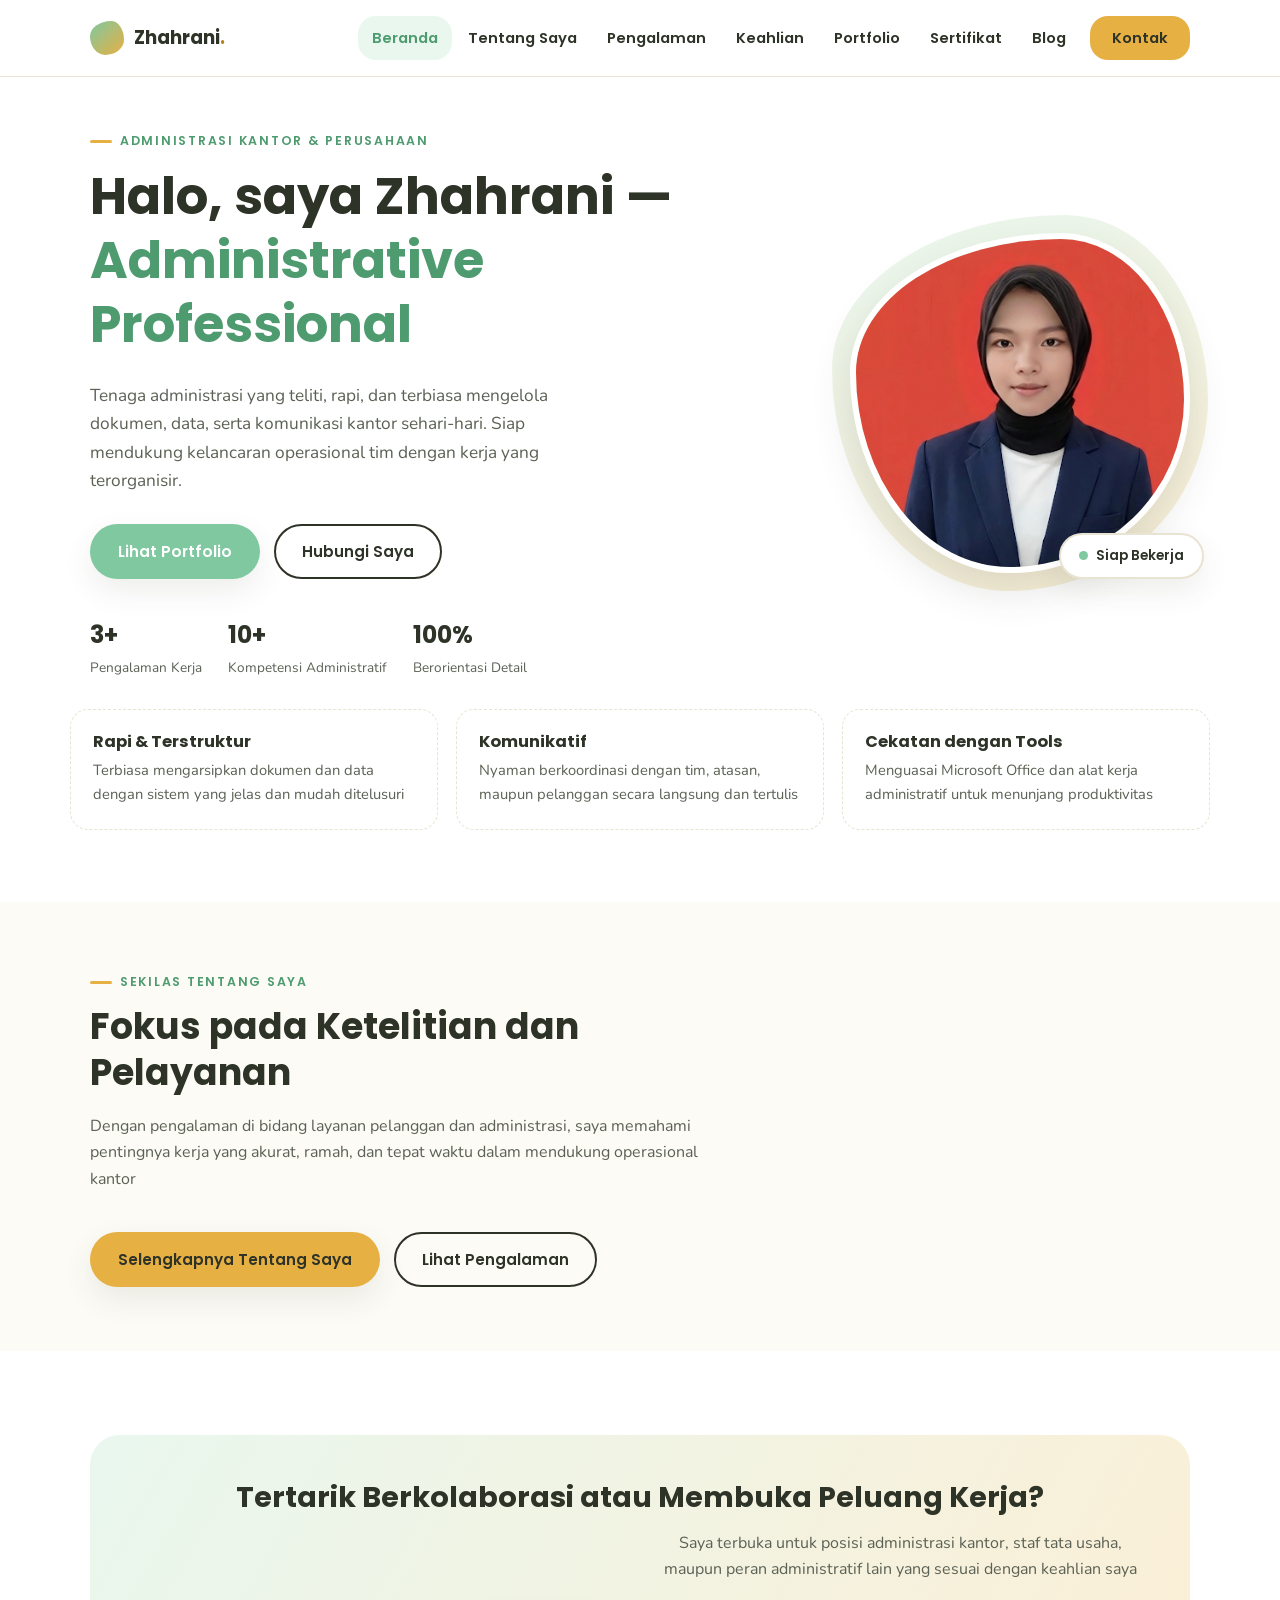
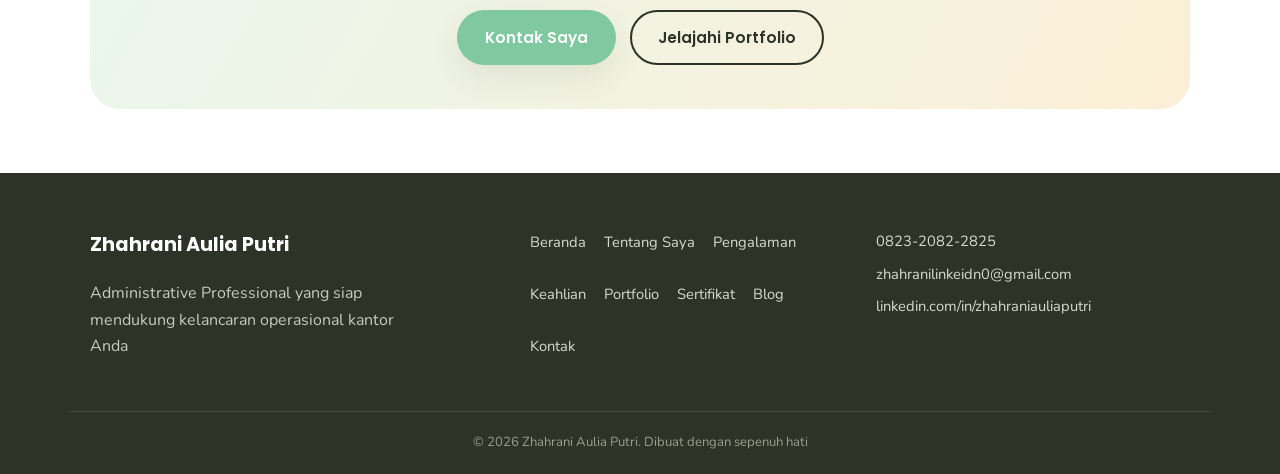
==== index.html @ e3346214 "Reload the website" ====
<!DOCTYPE html>
<html lang="id">
<head>
<meta charset="UTF-8">
<meta name="viewport" content="width=device-width, initial-scale=1.0">
<title>Zhahrani Aulia Putri — Administrative Professional</title>
<meta name="description" content="Portofolio pribadi Zhahrani Aulia Putri, tenaga administrasi kantor/perusahaan yang teliti, rapi, dan berorientasi pelayanan.">
<link rel="preconnect" href="https://fonts.googleapis.com">
<link rel="preconnect" href="https://fonts.gstatic.com" crossorigin>
<link href="https://fonts.googleapis.com/css2?family=Nunito:wght@400;600;700;800&family=Poppins:wght@500;600;700&display=swap" rel="stylesheet">
<link rel="stylesheet" href="css/style.css">
</head>
<body>

<header class="site-header">
  <div class="header-inner container">
    <a href="index.html" class="brand">
      <span class="brand-mark" aria-hidden="true"></span>
      <span class="brand-text">Zhahrani<span class="brand-accent">.</span></span>
    </a>
    <nav class="main-nav" id="main-nav" aria-label="Navigasi utama">
      <ul>
        <li><a href="index.html" class="is-active">Beranda</a></li>
        <li><a href="about.html">Tentang Saya</a></li>
        <li><a href="experience.html">Pengalaman</a></li>
        <li><a href="skills.html">Keahlian</a></li>
        <li><a href="portfolio.html">Portfolio</a></li>
        <li><a href="certificates.html">Sertifikat</a></li>
        <li><a href="blog.html">Blog</a></li>
        <li><a href="contact.html" class="nav-cta">Kontak</a></li>
      </ul>
    </nav>
    <button class="nav-toggle" id="navToggle" type="button" aria-label="Buka menu navigasi" aria-expanded="false" aria-controls="main-nav">
      <span></span><span></span><span></span>
    </button>
  </div>
</header>

<main>

  <section class="hero">
    <div class="container hero-grid">
      <div class="hero-copy">
        <span class="kicker">Administrasi Kantor &amp; Perusahaan</span>
        <h1>Halo, saya Zhahrani —<br><span class="headline-accent">Administrative Professional</span></h1>
        <p class="lead">Tenaga administrasi yang teliti, rapi, dan terbiasa mengelola dokumen, data, serta komunikasi kantor sehari-hari. Siap mendukung kelancaran operasional tim dengan kerja yang terorganisir.</p>
        <div class="hero-actions">
          <a href="portfolio.html" class="btn btn-primary">Lihat Portfolio</a>
          <a href="contact.html" class="btn btn-ghost">Hubungi Saya</a>
        </div>
        <div class="hero-stats">
          <div><strong>3+</strong><span>Pengalaman Kerja</span></div>
          <div><strong>10+</strong><span>Kompetensi Administratif</span></div>
          <div><strong>100%</strong><span>Berorientasi Detail</span></div>
        </div>
      </div>
      <div class="hero-photo-wrap">
        <div class="hero-photo-blob" aria-hidden="true"></div>
        <div class="hero-photo">
          <img src="images/profile/profil-aulia.png" alt="Foto profil Zhahrani Aulia Putri, tenaga administrasi kantor">
        </div>
        <div class="hero-photo-tag"><span class="dot"></span> Siap Bekerja</div>
      </div>
    </div>

    <div class="container highlight-strip">
      <div class="highlight-card">
        <h3>Rapi &amp; Terstruktur</h3>
        <p>Terbiasa mengarsipkan dokumen dan data dengan sistem yang jelas dan mudah ditelusuri</p>
      </div>
      <div class="highlight-card">
        <h3>Komunikatif</h3>
        <p>Nyaman berkoordinasi dengan tim, atasan, maupun pelanggan secara langsung dan tertulis</p>
      </div>
      <div class="highlight-card">
        <h3>Cekatan dengan Tools</h3>
        <p>Menguasai Microsoft Office dan alat kerja administratif untuk menunjang produktivitas</p>
      </div>
    </div>
  </section>

  <section class="section-alt">
    <div class="container">
      <div class="section-head">
        <span class="kicker">Sekilas Tentang Saya</span>
        <h2>Fokus pada Ketelitian dan Pelayanan</h2>
        <p>Dengan pengalaman di bidang layanan pelanggan dan administrasi, saya memahami pentingnya kerja yang akurat, ramah, dan tepat waktu dalam mendukung operasional kantor</p>
      </div>
      <div class="hero-actions">
        <a href="about.html" class="btn btn-mustard">Selengkapnya Tentang Saya</a>
        <a href="experience.html" class="btn btn-ghost">Lihat Pengalaman</a>
      </div>
    </div>
  </section>

  <section>
    <div class="container">
      <div class="cta-band">
        <h2>Tertarik Berkolaborasi atau Membuka Peluang Kerja?</h2>
        <p>Saya terbuka untuk posisi administrasi kantor, staf tata usaha, maupun peran administratif lain yang sesuai dengan keahlian saya</p>
        <div class="hero-actions">
          <a href="contact.html" class="btn btn-primary">Kontak Saya</a>
          <a href="portfolio.html" class="btn btn-ghost">Jelajahi Portfolio</a>
        </div>
      </div>
    </div>
  </section>

</main>

<footer class="site-footer">
  <div class="container footer-inner">
    <div>
      <p class="footer-brand">Zhahrani Aulia Putri</p>
      <p class="footer-tagline">Administrative Professional yang siap mendukung kelancaran operasional kantor Anda</p>
    </div>
    <ul class="footer-links">
      <li><a href="index.html">Beranda</a></li>
      <li><a href="about.html">Tentang Saya</a></li>
      <li><a href="experience.html">Pengalaman</a></li>
      <li><a href="skills.html">Keahlian</a></li>
      <li><a href="portfolio.html">Portfolio</a></li>
      <li><a href="certificates.html">Sertifikat</a></li>
      <li><a href="blog.html">Blog</a></li>
      <li><a href="contact.html">Kontak</a></li>
    </ul>
    <div class="footer-contact">
      <a href="tel:+6282320822825">0823-2082-2825</a>
      <a href="mailto:zhahranilinkeidn0@gmail.com">zhahranilinkeidn0@gmail.com</a>
      <a href="https://linkedin.com/in/zhahraniauliaputri" target="_blank" rel="noopener">linkedin.com/in/zhahraniauliaputri</a>
    </div>
  </div>
  <p class="footer-bottom">&copy; 2026 Zhahrani Aulia Putri. Dibuat dengan sepenuh hati</p>
</footer>

<script src="js/script.js"></script>
</body>
</html>
---- css/style.css ----
/* =========================================================
   Zhahrani Aulia Putri — Personal Branding Site
   Design identity: "binder & folder" desk motif — folder-tab
   cards, spine timeline, stitched dashes, sticky-note tags.
   Palette: white / hijau muda / kuning mustard only.
   ========================================================= */

:root {
  /* Palette */
  --green: #7FC8A0;
  --green-dark: #4E9B70;
  --green-tint: #E9F7EE;
  --mustard: #E7B043;
  --mustard-dark: #B5811F;
  --mustard-tint: #FBEFD6;
  --white: #FFFFFF;
  --cream: #FCFBF6;
  --ink: #2E3328;
  --ink-soft: #5B6154;
  --border: #E8E3D2;

  /* Type */
  --font-head: "Poppins", "Segoe UI", sans-serif;
  --font-body: "Nunito", "Segoe UI", sans-serif;

  /* Shape */
  --radius-sm: 10px;
  --radius-md: 18px;
  --radius-lg: 30px;
  --radius-pill: 999px;
  --shadow-soft: 0 12px 30px rgba(58, 66, 48, 0.09);
  --shadow-lift: 0 18px 40px rgba(58, 66, 48, 0.14);

  --container: 1140px;
}

/* ---------- Reset ---------- */
*, *::before, *::after { box-sizing: border-box; }
html { scroll-behavior: smooth; }
body {
  margin: 0;
  font-family: var(--font-body);
  color: var(--ink);
  background: var(--white);
  line-height: 1.65;
  -webkit-font-smoothing: antialiased;
}
img { max-width: 100%; display: block; }
a { color: inherit; text-decoration: none; }
ul { list-style: none; margin: 0; padding: 0; }
h1, h2, h3, h4 {
  font-family: var(--font-head);
  color: var(--ink);
  line-height: 1.25;
  margin: 0 0 0.5em;
}
p { margin: 0 0 1em; }
button { font-family: inherit; cursor: pointer; }
input, textarea { font-family: inherit; }

.sr-only {
  position: absolute;
  width: 1px; height: 1px;
  padding: 0; margin: -1px;
  overflow: hidden;
  clip: rect(0,0,0,0);
  white-space: nowrap;
  border: 0;
}

.container {
  width: 100%;
  max-width: var(--container);
  margin-inline: auto;
  padding-inline: 20px;
}

section { padding: 64px 0; }
.section-alt { background: var(--cream); }

/* ---------- Kicker / heading helpers ---------- */
.kicker {
  display: inline-flex;
  align-items: center;
  gap: 8px;
  font-family: var(--font-head);
  font-size: 0.78rem;
  font-weight: 600;
  letter-spacing: 0.14em;
  text-transform: uppercase;
  color: var(--green-dark);
  margin-bottom: 12px;
}
.kicker::before {
  content: "";
  width: 22px;
  height: 3px;
  border-radius: var(--radius-pill);
  background: var(--mustard);
  display: inline-block;
}
.section-head { max-width: 640px; margin-bottom: 40px; }
.section-head h2 { font-size: clamp(1.6rem, 1.3rem + 1.2vw, 2.3rem); }
.section-head p { color: var(--ink-soft); }
.center { text-align: center; margin-inline: auto; }

/* ---------- Buttons ---------- */
.btn {
  display: inline-flex;
  align-items: center;
  gap: 10px;
  font-family: var(--font-head);
  font-weight: 600;
  font-size: 0.95rem;
  padding: 13px 26px;
  border-radius: var(--radius-pill);
  border: 2px solid transparent;
  transition: transform 0.18s ease, box-shadow 0.18s ease, background 0.18s ease, color 0.18s ease;
}
.btn-primary {
  background: var(--green);
  color: var(--white);
  box-shadow: var(--shadow-soft);
}
.btn-primary:hover { background: var(--green-dark); transform: translateY(-2px); box-shadow: var(--shadow-lift); }
.btn-ghost {
  background: transparent;
  border-color: var(--ink);
  color: var(--ink);
}
.btn-ghost:hover { background: var(--ink); color: var(--white); transform: translateY(-2px); }
.btn-mustard {
  background: var(--mustard);
  color: var(--ink);
  box-shadow: var(--shadow-soft);
}
.btn-mustard:hover { background: var(--mustard-dark); color: var(--white); transform: translateY(-2px); box-shadow: var(--shadow-lift); }

/* =========================================================
   Header / Navigation
   ========================================================= */
.site-header {
  position: sticky;
  top: 0;
  z-index: 100;
  background: rgba(255, 255, 255, 0.92);
  backdrop-filter: blur(8px);
  border-bottom: 1px solid var(--border);
}
.header-inner {
  display: flex;
  align-items: center;
  justify-content: space-between;
  padding-block: 16px;
}
.brand {
  display: flex;
  align-items: center;
  gap: 10px;
  font-family: var(--font-head);
  font-weight: 700;
  font-size: 1.15rem;
  color: var(--ink);
}
.brand-mark {
  width: 34px;
  height: 34px;
  border-radius: 62% 38% 55% 45% / 45% 55% 45% 55%;
  background: linear-gradient(135deg, var(--green), var(--mustard));
  flex-shrink: 0;
}
.brand-accent { color: var(--mustard-dark); }

.nav-toggle {
  display: inline-flex;
  flex-direction: column;
  justify-content: center;
  gap: 5px;
  width: 42px;
  height: 42px;
  border: 2px solid var(--border);
  border-radius: var(--radius-sm);
  background: var(--white);
  padding: 0;
  align-items: center;
}
.nav-toggle span {
  display: block;
  width: 20px;
  height: 2px;
  background: var(--ink);
  border-radius: 2px;
  transition: transform 0.25s ease, opacity 0.25s ease;
}
.nav-toggle[aria-expanded="true"] span:nth-child(1) { transform: translateY(7px) rotate(45deg); }
.nav-toggle[aria-expanded="true"] span:nth-child(2) { opacity: 0; }
.nav-toggle[aria-expanded="true"] span:nth-child(3) { transform: translateY(-7px) rotate(-45deg); }

.main-nav {
  position: fixed;
  inset: 0;
  top: 68px;
  background: var(--white);
  transform: translateX(100%);
  transition: transform 0.3s ease;
  overflow-y: auto;
  padding: 10px 20px 40px;
}
.main-nav.is-open { transform: translateX(0); }
.main-nav ul {
  display: flex;
  flex-direction: column;
  gap: 4px;
  padding-top: 10px;
}
.main-nav a {
  display: block;
  font-family: var(--font-head);
  font-weight: 600;
  font-size: 1.05rem;
  padding: 14px 16px;
  border-radius: var(--radius-md);
  color: var(--ink);
}
.main-nav a:hover,
.main-nav a.is-active { background: var(--green-tint); color: var(--green-dark); }
.main-nav a.nav-cta {
  margin-top: 10px;
  background: var(--mustard);
  color: var(--ink);
  text-align: center;
}

@media (min-width: 900px) {
  .nav-toggle { display: none; }
  .main-nav {
    position: static;
    inset: auto;
    transform: none;
    padding: 0;
    overflow: visible;
    background: transparent;
  }
  .main-nav ul { flex-direction: row; align-items: center; gap: 2px; padding-top: 0; }
  .main-nav a { font-size: 0.92rem; padding: 10px 14px; }
  .main-nav a.nav-cta { margin-top: 0; margin-left: 8px; padding: 10px 22px; }
}

/* =========================================================
   Footer
   ========================================================= */
.site-footer {
  background: var(--ink);
  color: #EDEFE8;
  padding-top: 56px;
}
.footer-inner {
  display: grid;
  gap: 32px;
  padding-bottom: 36px;
  border-bottom: 1px solid rgba(255,255,255,0.12);
}
.footer-brand { font-family: var(--font-head); font-weight: 700; font-size: 1.2rem; color: var(--white); }
.footer-tagline { color: #C7CBBC; max-width: 320px; margin-top: 8px; }
.footer-links { display: flex; flex-wrap: wrap; gap: 10px 18px; }
.footer-links a { color: #D8DBCC; font-size: 0.92rem; }
.footer-links a:hover { color: var(--mustard); }
.footer-contact { display: flex; flex-direction: column; gap: 8px; font-size: 0.92rem; color: #D8DBCC; }
.footer-contact a:hover { color: var(--green); }
.footer-bottom {
  text-align: center;
  font-size: 0.82rem;
  color: #9AA08C;
  padding: 20px 0;
  margin: 0;
}
@media (min-width: 700px) {
  .footer-inner { grid-template-columns: 1.3fr 1fr 1fr; }
}

/* =========================================================
   Hero (index.html)
   ========================================================= */
.hero {
  padding: 48px 0 72px;
  position: relative;
  overflow: hidden;
}
.hero-grid {
  display: grid;
  gap: 40px;
  align-items: center;
}
.hero-copy .kicker { }
.hero-copy h1 {
  font-size: clamp(2rem, 1.5rem + 2.4vw, 3.2rem);
}
.hero-copy .headline-accent { color: var(--green-dark); }
.hero-copy p.lead {
  font-size: 1.08rem;
  color: var(--ink-soft);
  max-width: 46ch;
}
.hero-actions { display: flex; flex-wrap: wrap; gap: 14px; margin-top: 28px; }
.hero-stats {
  display: flex;
  gap: 26px;
  margin-top: 36px;
  flex-wrap: wrap;
}
.hero-stats div strong {
  display: block;
  font-family: var(--font-head);
  font-size: 1.5rem;
  color: var(--ink);
}
.hero-stats div span { font-size: 0.85rem; color: var(--ink-soft); }

.hero-photo-wrap {
  position: relative;
  justify-self: center;
  width: min(340px, 80vw);
}
.hero-photo-blob {
  position: absolute;
  inset: -18px;
  background: linear-gradient(160deg, var(--green-tint), var(--mustard-tint));
  border-radius: 62% 38% 53% 47% / 41% 49% 51% 59%;
  z-index: 0;
  animation: blobshift 9s ease-in-out infinite alternate;
}
@keyframes blobshift {
  from { border-radius: 62% 38% 53% 47% / 41% 49% 51% 59%; }
  to   { border-radius: 45% 55% 40% 60% / 55% 40% 60% 45%; }
}
.hero-photo {
  position: relative;
  z-index: 1;
  border-radius: 62% 38% 53% 47% / 41% 49% 51% 59%;
  overflow: hidden;
  border: 6px solid var(--white);
  box-shadow: var(--shadow-lift);
  aspect-ratio: 1 / 1;
}
.hero-photo img { width: 100%; height: 100%; object-fit: cover; }
.hero-photo-tag {
  position: absolute;
  z-index: 2;
  bottom: -6px;
  right: -14px;
  background: var(--white);
  border: 2px solid var(--border);
  border-radius: var(--radius-pill);
  padding: 10px 18px;
  box-shadow: var(--shadow-soft);
  font-family: var(--font-head);
  font-weight: 600;
  font-size: 0.85rem;
  display: flex;
  align-items: center;
  gap: 8px;
}
.hero-photo-tag .dot { width: 9px; height: 9px; border-radius: 50%; background: var(--green); }

@media (min-width: 900px) {
  .hero-grid { grid-template-columns: 1.15fr 0.85fr; }
  .hero-photo-wrap { justify-self: end; }
}

/* Highlight strip under hero */
.highlight-strip {
  display: grid;
  gap: 18px;
  padding: 28px 0 0;
}
.highlight-card {
  background: var(--white);
  border: 1.5px dashed var(--border);
  border-radius: var(--radius-md);
  padding: 22px;
}
.highlight-card h3 { font-size: 1.02rem; margin-bottom: 6px; }
.highlight-card p { color: var(--ink-soft); font-size: 0.92rem; margin: 0; }
@media (min-width: 700px) {
  .highlight-strip { grid-template-columns: repeat(3, 1fr); }
}

/* =========================================================
   Folder-tab card (Portfolio / general use)
   ========================================================= */
.folder-card {
  position: relative;
  background: var(--white);
  border: 2px solid var(--border);
  border-radius: var(--radius-md);
  padding: 30px 24px 26px;
  margin-top: 18px;
  transition: transform 0.2s ease, box-shadow 0.2s ease, border-color 0.2s ease;
}
.folder-card::before {
  content: "";
  position: absolute;
  top: -14px;
  left: 26px;
  width: 58px;
  height: 20px;
  background: var(--green);
  border-radius: 8px 8px 0 0;
}
.folder-card:hover { transform: translateY(-4px); box-shadow: var(--shadow-soft); border-color: var(--green); }
.folder-card--mustard::before { background: var(--mustard); }

.folder-thumb {
  border-radius: var(--radius-sm);
  overflow: hidden;
  margin-bottom: 16px;
  border: 1px solid var(--border);
  background: #EFEDE3;
}
.folder-thumb img { width: 100%; aspect-ratio: 4/3; object-fit: cover; }
.folder-card h3 { font-size: 1.08rem; margin-bottom: 6px; }
.folder-card p { color: var(--ink-soft); font-size: 0.92rem; }
.folder-status {
  display: inline-block;
  margin-top: 8px;
  font-family: var(--font-head);
  font-size: 0.72rem;
  font-weight: 700;
  letter-spacing: 0.08em;
  text-transform: uppercase;
  color: var(--mustard-dark);
  background: var(--mustard-tint);
  padding: 5px 12px;
  border-radius: var(--radius-pill);
}

.card-grid {
  display: grid;
  gap: 24px;
  grid-template-columns: 1fr;
}
@media (min-width: 640px) { .card-grid { grid-template-columns: repeat(2, 1fr); } }
@media (min-width: 980px) { .card-grid--4 { grid-template-columns: repeat(4, 1fr); } }
@media (min-width: 980px) { .card-grid--3 { grid-template-columns: repeat(3, 1fr); } }

/* =========================================================
   About page — bio + timeline
   ========================================================= */
.about-hero {
  display: grid;
  gap: 36px;
  align-items: start;
}
.about-photo {
  border-radius: var(--radius-lg) 8px var(--radius-lg) 8px;
  overflow: hidden;
  border: 6px solid var(--white);
  box-shadow: var(--shadow-lift);
  background: var(--green-tint);
}
.about-photo img { width: 100%; aspect-ratio: 3/4; object-fit: cover; }
.about-copy h1 { font-size: clamp(1.7rem, 1.4rem + 1.4vw, 2.4rem); }
.goal-box {
  margin-top: 24px;
  background: var(--mustard-tint);
  border-radius: var(--radius-md);
  padding: 22px 24px;
  border-left: 5px solid var(--mustard);
}
.goal-box h3 { font-size: 1rem; margin-bottom: 8px; }
.goal-box p { margin: 0; color: var(--ink-soft); }
@media (min-width: 860px) {
  .about-hero { grid-template-columns: 0.8fr 1.2fr; }
}

.mini-timeline {
  margin-top: 56px;
  position: relative;
  padding-left: 28px;
  border-left: 3px dashed var(--border);
}
.mini-timeline li { position: relative; padding-bottom: 30px; }
.mini-timeline li:last-child { padding-bottom: 0; }
.mini-timeline li::before {
  content: "";
  position: absolute;
  left: -35.5px;
  top: 2px;
  width: 14px;
  height: 14px;
  border-radius: 50%;
  background: var(--green);
  border: 3px solid var(--white);
  box-shadow: 0 0 0 2px var(--green);
}
.mini-timeline .year {
  display: inline-block;
  font-family: var(--font-head);
  font-weight: 700;
  font-size: 0.85rem;
  color: var(--green-dark);
  margin-bottom: 4px;
}
.mini-timeline h4 { margin-bottom: 4px; font-size: 1.02rem; }
.mini-timeline p { margin: 0; color: var(--ink-soft); font-size: 0.92rem; }

/* =========================================================
   Experience page — spine timeline
   ========================================================= */
.exp-timeline { position: relative; margin-top: 20px; }
.exp-timeline::before {
  content: "";
  position: absolute;
  left: 20px;
  top: 0;
  bottom: 0;
  width: 3px;
  background: repeating-linear-gradient(to bottom, var(--border) 0 8px, transparent 8px 16px);
}
.exp-item {
  position: relative;
  padding-left: 60px;
  margin-bottom: 42px;
}
.exp-item:last-child { margin-bottom: 0; }
.exp-node {
  position: absolute;
  left: 8px;
  top: 4px;
  width: 26px;
  height: 26px;
  border-radius: 50%;
  background: var(--white);
  border: 3px solid var(--green);
  display: flex;
  align-items: center;
  justify-content: center;
}
.exp-item--current .exp-node { border-color: var(--mustard); background: var(--mustard); }
.exp-node span { width: 8px; height: 8px; border-radius: 50%; background: var(--green); }
.exp-item--current .exp-node span { background: var(--white); }

.exp-card {
  background: var(--white);
  border: 2px solid var(--border);
  border-radius: var(--radius-md);
  padding: 24px 26px;
  box-shadow: var(--shadow-soft);
}
.exp-item--current .exp-card { border-color: var(--mustard); background: var(--mustard-tint); }
.exp-badge {
  display: inline-flex;
  align-items: center;
  gap: 6px;
  font-family: var(--font-head);
  font-weight: 700;
  font-size: 0.72rem;
  letter-spacing: 0.08em;
  text-transform: uppercase;
  color: var(--white);
  background: var(--mustard-dark);
  padding: 5px 12px;
  border-radius: var(--radius-pill);
  margin-bottom: 10px;
}
.exp-badge .pulse {
  width: 7px; height: 7px; border-radius: 50%;
  background: var(--white);
  animation: pulse 1.6s ease-in-out infinite;
}
@keyframes pulse { 0%,100% { opacity: 1; } 50% { opacity: 0.3; } }
.exp-role { font-size: 1.15rem; margin-bottom: 2px; }
.exp-company { font-family: var(--font-head); font-weight: 600; color: var(--green-dark); margin-bottom: 12px; }
.exp-period { font-size: 0.82rem; color: var(--ink-soft); margin-bottom: 12px; display: block; }
.exp-card ul { margin-top: 10px; display: grid; gap: 8px; }
.exp-card ul li { position: relative; padding-left: 20px; color: var(--ink-soft); font-size: 0.94rem; }
.exp-card ul li::before {
  content: "";
  position: absolute;
  left: 0; top: 8px;
  width: 8px; height: 8px;
  background: var(--mustard);
  border-radius: 2px;
  transform: rotate(45deg);
}

@media (min-width: 700px) {
  .exp-node { left: 26px; }
  .exp-timeline::before { left: 38px; }
  .exp-item { padding-left: 90px; }
}

/* =========================================================
   Skills page
   ========================================================= */
.skills-layout { display: grid; gap: 48px; }
.skill-bar-group { display: grid; gap: 22px; }
.skill-bar-row .skill-bar-label {
  display: flex;
  justify-content: space-between;
  font-family: var(--font-head);
  font-weight: 600;
  font-size: 0.94rem;
  margin-bottom: 8px;
}
.skill-bar-label span:last-child { color: var(--green-dark); }
.skill-bar-track {
  height: 12px;
  border-radius: var(--radius-pill);
  background: var(--cream);
  border: 1.5px dashed var(--border);
  overflow: hidden;
  padding: 2px;
}
.skill-bar-fill {
  height: 100%;
  border-radius: var(--radius-pill);
  background: linear-gradient(90deg, var(--green), var(--green-dark));
  width: 0;
  transition: width 1s ease;
}
.skill-bar-row:nth-child(even) .skill-bar-fill { background: linear-gradient(90deg, var(--mustard), var(--mustard-dark)); }

.note-grid {
  display: flex;
  flex-wrap: wrap;
  gap: 16px;
  margin-top: 8px;
}
.sticky-note {
  background: var(--mustard-tint);
  border-radius: 4px 16px 4px 16px;
  padding: 16px 20px;
  font-family: var(--font-head);
  font-weight: 600;
  font-size: 0.92rem;
  box-shadow: var(--shadow-soft);
  transform: rotate(var(--tilt, -2deg));
}
.sticky-note:nth-child(3n) { background: var(--green-tint); --tilt: 2deg; }
.sticky-note:nth-child(3n+1) { --tilt: -2deg; }
.sticky-note:nth-child(3n+2) { --tilt: 1.5deg; }

.tool-chip-row { display: flex; flex-wrap: wrap; gap: 12px; margin-top: 8px; }
.tool-chip {
  display: inline-flex;
  align-items: center;
  gap: 10px;
  background: var(--white);
  border: 2px solid var(--border);
  border-radius: var(--radius-pill);
  padding: 10px 18px 10px 12px;
  font-family: var(--font-head);
  font-weight: 600;
  font-size: 0.88rem;
}
.tool-chip .chip-dot {
  width: 26px; height: 26px;
  border-radius: 50%;
  background: var(--green-tint);
  color: var(--green-dark);
  display: flex; align-items: center; justify-content: center;
  font-size: 0.75rem;
  font-weight: 800;
}

@media (min-width: 900px) {
  .skills-layout { grid-template-columns: 1.1fr 0.9fr; }
}

/* =========================================================
   Certificates page — stamp cards + lightbox
   ========================================================= */
.stamp-card {
  position: relative;
  background: var(--white);
  border: 2px solid var(--border);
  border-radius: var(--radius-md);
  padding: 20px;
  text-align: left;
  width: 100%;
  transition: transform 0.2s ease, box-shadow 0.2s ease;
}
.stamp-card:hover { transform: translateY(-4px) rotate(-0.5deg); box-shadow: var(--shadow-lift); }
.stamp-ribbon {
  position: absolute;
  top: 14px;
  right: -8px;
  background: var(--green);
  color: var(--white);
  font-family: var(--font-head);
  font-weight: 700;
  font-size: 0.68rem;
  letter-spacing: 0.06em;
  text-transform: uppercase;
  padding: 5px 14px 5px 10px;
  border-radius: 4px 0 0 4px;
  box-shadow: var(--shadow-soft);
}
.stamp-thumb {
  border-radius: var(--radius-sm);
  overflow: hidden;
  border: 1px dashed var(--border);
  margin-bottom: 14px;
  background: #EFEDE3;
}
.stamp-thumb img { width: 100%; aspect-ratio: 4/3; object-fit: cover; }
.stamp-card h3 { font-size: 1rem; margin-bottom: 4px; }
.stamp-card p { color: var(--ink-soft); font-size: 0.88rem; margin: 0; }

.lightbox {
  position: fixed;
  inset: 0;
  z-index: 200;
  display: none;
  align-items: center;
  justify-content: center;
  padding: 24px;
  background: rgba(46, 51, 40, 0.82);
}
.lightbox.is-open { display: flex; }
.lightbox-inner {
  background: var(--white);
  border-radius: var(--radius-md);
  padding: 20px;
  max-width: 640px;
  width: 100%;
  position: relative;
  box-shadow: var(--shadow-lift);
}
.lightbox-inner img { border-radius: var(--radius-sm); width: 100%; }
.lightbox-caption { margin-top: 14px; font-family: var(--font-head); font-weight: 600; text-align: center; }
.lightbox-close {
  position: absolute;
  top: -16px;
  right: -16px;
  width: 40px; height: 40px;
  border-radius: 50%;
  background: var(--mustard);
  border: 3px solid var(--white);
  color: var(--ink);
  font-size: 1.1rem;
  font-weight: 700;
  box-shadow: var(--shadow-soft);
}

/* =========================================================
   Blog page — polaroid grid
   ========================================================= */
.polaroid-grid {
  display: grid;
  gap: 30px;
  grid-template-columns: 1fr;
}
@media (min-width: 640px) { .polaroid-grid { grid-template-columns: repeat(2, 1fr); } }
@media (min-width: 980px) { .polaroid-grid { grid-template-columns: repeat(3, 1fr); } }

.polaroid {
  background: var(--white);
  padding: 14px 14px 20px;
  border-radius: 6px;
  box-shadow: var(--shadow-soft);
  transform: rotate(var(--rot, -1.5deg));
  transition: transform 0.2s ease, box-shadow 0.2s ease;
}
.polaroid:nth-child(2n) { --rot: 1.5deg; }
.polaroid:nth-child(3n) { --rot: -0.8deg; }
.polaroid:hover { transform: rotate(0deg) translateY(-4px); box-shadow: var(--shadow-lift); }
.polaroid-photo {
  border-radius: 3px;
  overflow: hidden;
  background: #EFEDE3;
}
.polaroid-photo img { width: 100%; aspect-ratio: 1/1; object-fit: cover; }
.polaroid-caption {
  padding-top: 14px;
  font-family: "Nunito", cursive;
  text-align: center;
  color: var(--ink-soft);
  font-size: 0.95rem;
}
.polaroid-caption strong { display: block; color: var(--ink); font-family: var(--font-head); font-size: 0.98rem; margin-bottom: 2px; }

/* =========================================================
   Contact page
   ========================================================= */
.contact-layout { display: grid; gap: 36px; }
.contact-info-card {
  display: flex;
  align-items: center;
  gap: 16px;
  background: var(--white);
  border: 2px solid var(--border);
  border-radius: var(--radius-md);
  padding: 18px 20px;
  margin-bottom: 16px;
  transition: border-color 0.2s ease, transform 0.2s ease;
}
.contact-info-card:hover { border-color: var(--green); transform: translateX(4px); }
.contact-icon {
  flex-shrink: 0;
  width: 46px; height: 46px;
  border-radius: 50%;
  background: var(--green-tint);
  color: var(--green-dark);
  display: flex; align-items: center; justify-content: center;
}
.contact-icon svg { width: 22px; height: 22px; }
.contact-info-card h3 { font-size: 0.82rem; text-transform: uppercase; letter-spacing: 0.06em; color: var(--ink-soft); margin-bottom: 2px; }
.contact-info-card p { margin: 0; font-family: var(--font-head); font-weight: 600; }

.contact-form {
  background: var(--cream);
  border: 2px dashed var(--border);
  border-radius: var(--radius-lg);
  padding: 30px;
}
.form-row { margin-bottom: 18px; }
.form-row label {
  display: block;
  font-family: var(--font-head);
  font-weight: 600;
  font-size: 0.88rem;
  margin-bottom: 6px;
}
.form-row input,
.form-row textarea {
  width: 100%;
  padding: 12px 16px;
  border-radius: var(--radius-sm);
  border: 2px solid var(--border);
  background: var(--white);
  font-size: 0.95rem;
  color: var(--ink);
}
.form-row input:focus,
.form-row textarea:focus {
  outline: none;
  border-color: var(--green);
}
.form-note { font-size: 0.8rem; color: var(--ink-soft); margin-top: 10px; }
.form-success {
  display: none;
  background: var(--green-tint);
  color: var(--green-dark);
  border-radius: var(--radius-sm);
  padding: 14px 16px;
  font-weight: 600;
  margin-bottom: 18px;
}
.form-success.is-visible { display: block; }

@media (min-width: 900px) {
  .contact-layout { grid-template-columns: 0.85fr 1.15fr; }
}

/* =========================================================
   Page hero (inner pages banner)
   ========================================================= */
.page-hero {
  padding: 44px 0 20px;
  text-align: center;
}
.page-hero .kicker { justify-content: center; }
.page-hero h1 { font-size: clamp(1.7rem, 1.4rem + 1.4vw, 2.6rem); }
.page-hero p { color: var(--ink-soft); max-width: 560px; margin-inline: auto; }

/* CTA band */
.cta-band {
  background: linear-gradient(120deg, var(--green-tint), var(--mustard-tint));
  border-radius: var(--radius-lg);
  padding: 44px 30px;
  text-align: center;
  margin-top: 20px;
}
.cta-band h2 { font-size: clamp(1.3rem, 1.1rem + 1vw, 1.8rem); }
.cta-band p { color: var(--ink-soft); max-width: 480px; margin-inline: auto 1.2em; }
.cta-band .hero-actions { justify-content: center; }
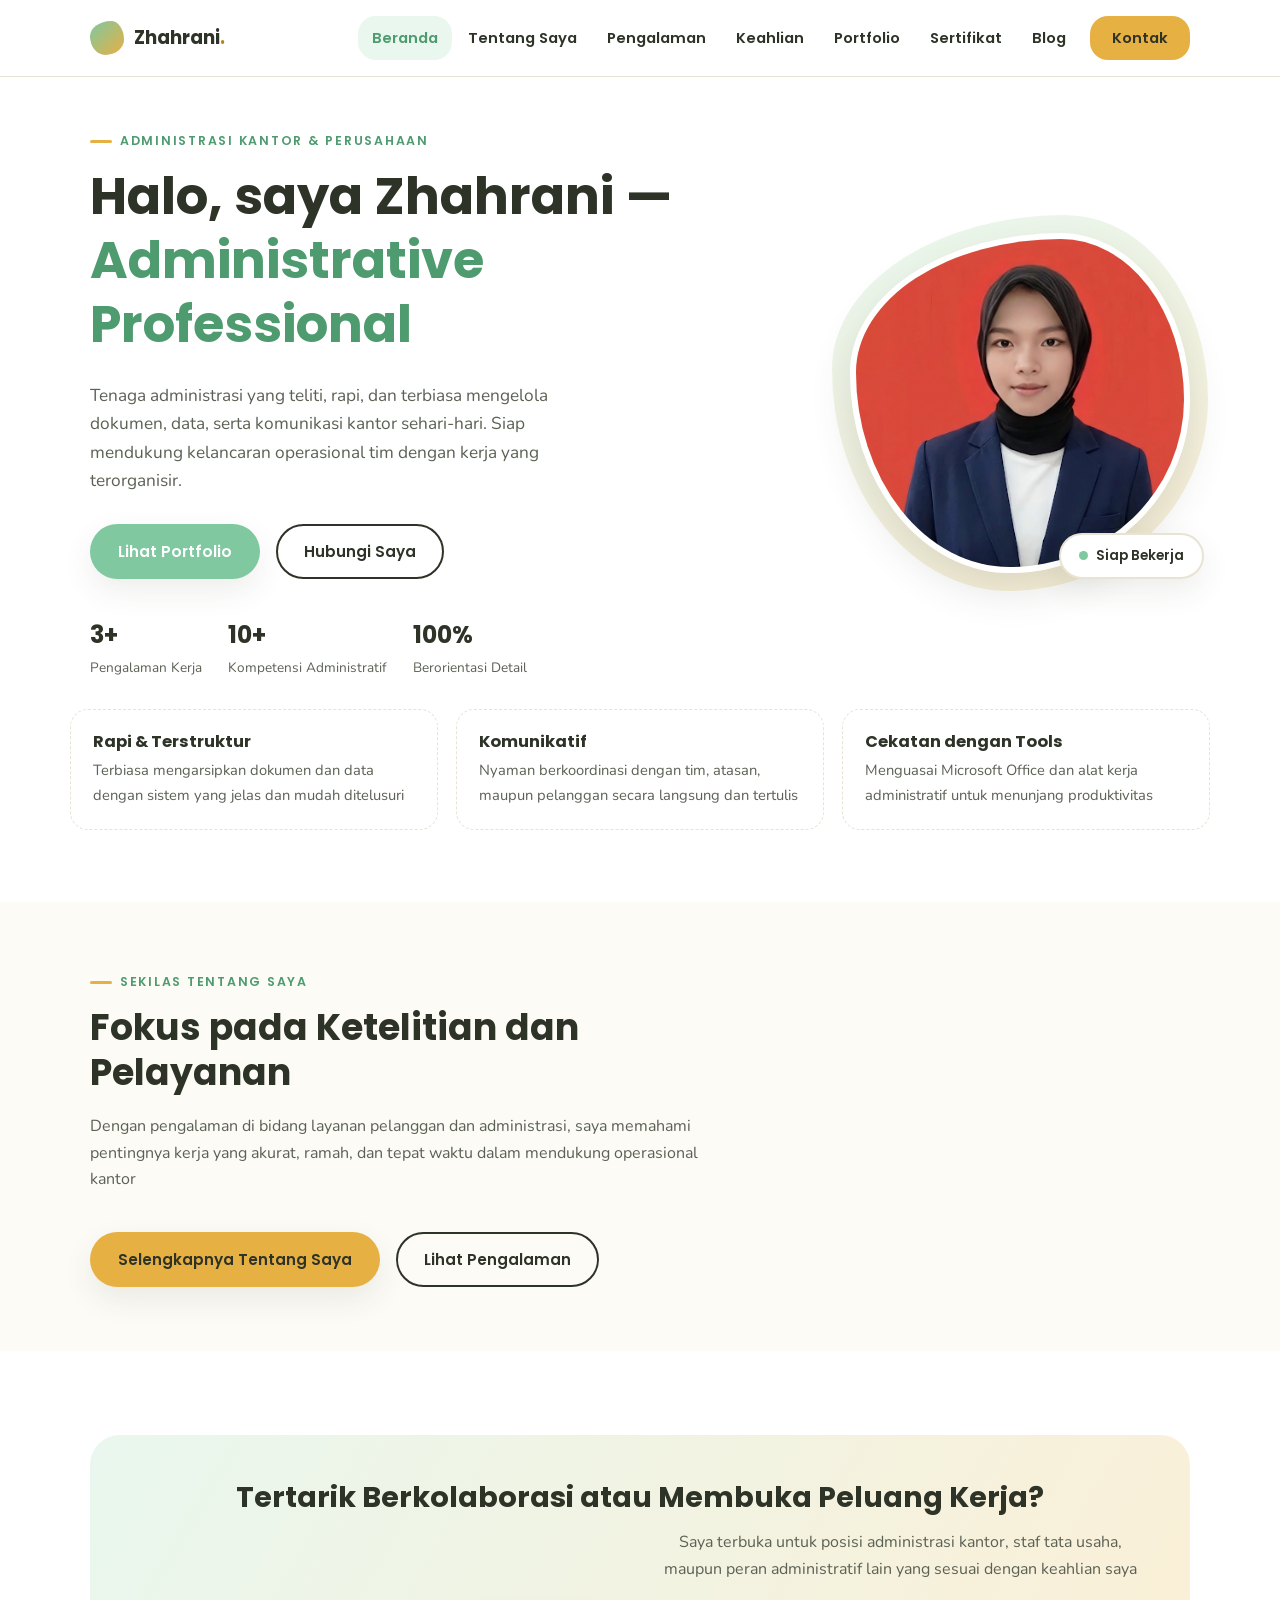
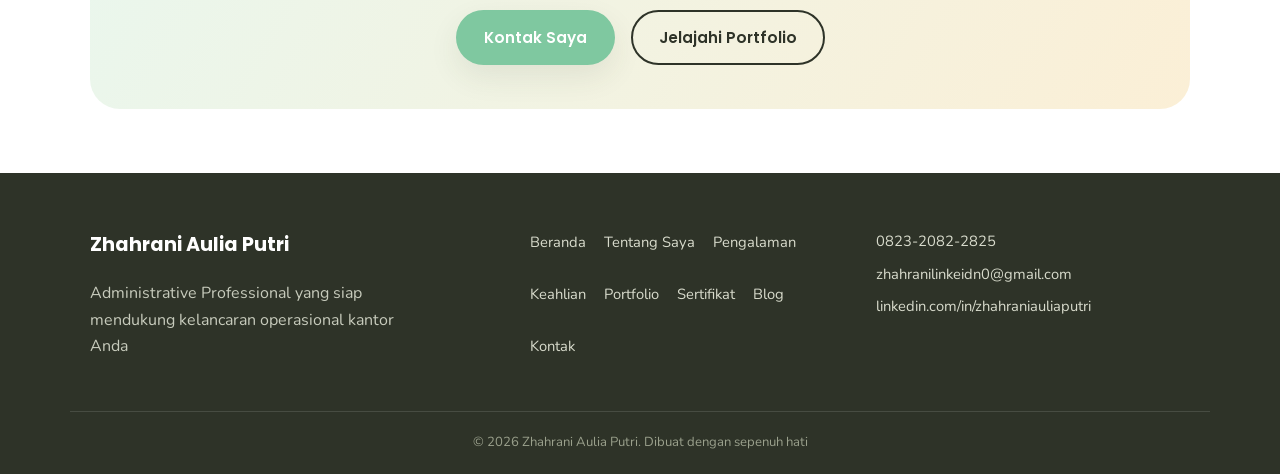
==== commit 718cacdb: "Update website" ====
--- a/index.html
+++ b/index.html
@@ -133,6 +133,10 @@
   <p class="footer-bottom">&copy; 2026 Zhahrani Aulia Putri. Dibuat dengan sepenuh hati</p>
 </footer>
 
+<button type="button" id="scrollTopBtn" class="scroll-top-btn" aria-label="Kembali ke atas">
+  <svg viewBox="0 0 24 24" fill="none" stroke="currentColor" stroke-width="2.5" stroke-linecap="round" stroke-linejoin="round"><path d="M12 19V5M5 12l7-7 7 7"/></svg>
+</button>
+
 <script src="js/script.js"></script>
 </body>
 </html>
--- a/css/style.css
+++ b/css/style.css
@@ -876,3 +876,132 @@
 .cta-band h2 { font-size: clamp(1.3rem, 1.1rem + 1vw, 1.8rem); }
 .cta-band p { color: var(--ink-soft); max-width: 480px; margin-inline: auto 1.2em; }
 .cta-band .hero-actions { justify-content: center; }
+
+/* =========================================================
+   Global safety / touch tuning
+   ========================================================= */
+html, body { overflow-x: hidden; }
+a, button, .btn, .folder-card, .stamp-card, .polaroid, .sticky-note, .tool-chip {
+  touch-action: manipulation;
+}
+
+/* =========================================================
+   Scroll-reveal effect (mobile & tablet friendly)
+   ========================================================= */
+.reveal {
+  opacity: 0;
+  transform: translateY(28px);
+  transition: opacity 0.7s cubic-bezier(0.22, 1, 0.36, 1), transform 0.7s cubic-bezier(0.22, 1, 0.36, 1);
+  will-change: transform, opacity;
+}
+.reveal.is-visible { opacity: 1; transform: translateY(0); }
+.reveal-scale { transform: translateY(0) scale(0.92); }
+.reveal-scale.is-visible { transform: scale(1); }
+
+/* =========================================================
+   Touch tap-feedback — replaces hover on touch devices
+   ========================================================= */
+@media (hover: none) and (pointer: coarse) {
+  .btn:active { transform: scale(0.95); }
+  .folder-card:active,
+  .stamp-card:active,
+  .polaroid:active,
+  .contact-info-card:active,
+  .sticky-note:active,
+  .tool-chip:active,
+  .highlight-card:active { transform: scale(0.97); transition: transform 0.15s ease; }
+  .main-nav a:active { background: var(--green-tint); }
+}
+
+/* =========================================================
+   Mobile nav — staggered link entrance
+   ========================================================= */
+.main-nav ul li { opacity: 0; transform: translateX(24px); }
+.main-nav.is-open ul li {
+  animation: navLinkIn 0.45s ease forwards;
+}
+.main-nav.is-open ul li:nth-child(1) { animation-delay: 0.05s; }
+.main-nav.is-open ul li:nth-child(2) { animation-delay: 0.10s; }
+.main-nav.is-open ul li:nth-child(3) { animation-delay: 0.15s; }
+.main-nav.is-open ul li:nth-child(4) { animation-delay: 0.20s; }
+.main-nav.is-open ul li:nth-child(5) { animation-delay: 0.25s; }
+.main-nav.is-open ul li:nth-child(6) { animation-delay: 0.30s; }
+.main-nav.is-open ul li:nth-child(7) { animation-delay: 0.35s; }
+.main-nav.is-open ul li:nth-child(8) { animation-delay: 0.40s; }
+@keyframes navLinkIn {
+  to { opacity: 1; transform: translateX(0); }
+}
+@media (min-width: 900px) {
+  .main-nav ul li { opacity: 1; transform: none; animation: none !important; }
+}
+
+/* =========================================================
+   Scroll-to-top button
+   ========================================================= */
+.scroll-top-btn {
+  position: fixed;
+  right: 18px;
+  bottom: 18px;
+  z-index: 90;
+  width: 48px;
+  height: 48px;
+  border-radius: 50%;
+  background: var(--green);
+  color: var(--white);
+  border: 3px solid var(--white);
+  box-shadow: var(--shadow-lift);
+  display: flex;
+  align-items: center;
+  justify-content: center;
+  opacity: 0;
+  transform: translateY(16px) scale(0.8);
+  pointer-events: none;
+  transition: opacity 0.3s ease, transform 0.3s ease, background 0.2s ease;
+}
+.scroll-top-btn.is-visible { opacity: 1; transform: translateY(0) scale(1); pointer-events: auto; }
+.scroll-top-btn:hover { background: var(--green-dark); }
+.scroll-top-btn:active { transform: scale(0.9); }
+.scroll-top-btn svg { width: 20px; height: 20px; }
+
+/* =========================================================
+   Tablet-specific refinements (600px - 1023px)
+   ========================================================= */
+@media (min-width: 600px) {
+  .hero-actions { gap: 16px; }
+}
+
+@media (min-width: 600px) and (max-width: 979px) {
+  .card-grid--3 { grid-template-columns: repeat(2, 1fr); }
+}
+
+@media (min-width: 760px) {
+  .hero-grid { grid-template-columns: 1.15fr 0.85fr; }
+  .hero-photo-wrap { justify-self: end; }
+}
+
+@media (min-width: 700px) {
+  .about-hero { grid-template-columns: 0.8fr 1.2fr; }
+}
+
+@media (min-width: 860px) and (max-width: 1099px) {
+  .card-grid--4 { grid-template-columns: repeat(3, 1fr); }
+}
+
+@media (min-width: 600px) and (max-width: 899px) {
+  section { padding: 80px 0; }
+  .container { padding-inline: 32px; }
+  .polaroid-grid { grid-template-columns: repeat(2, 1fr); gap: 26px; }
+}
+
+/* =========================================================
+   Reduced motion accessibility
+   ========================================================= */
+@media (prefers-reduced-motion: reduce) {
+  *, *::before, *::after {
+    animation-duration: 0.001ms !important;
+    animation-iteration-count: 1 !important;
+    transition-duration: 0.001ms !important;
+    scroll-behavior: auto !important;
+  }
+  .reveal { opacity: 1; transform: none; }
+}
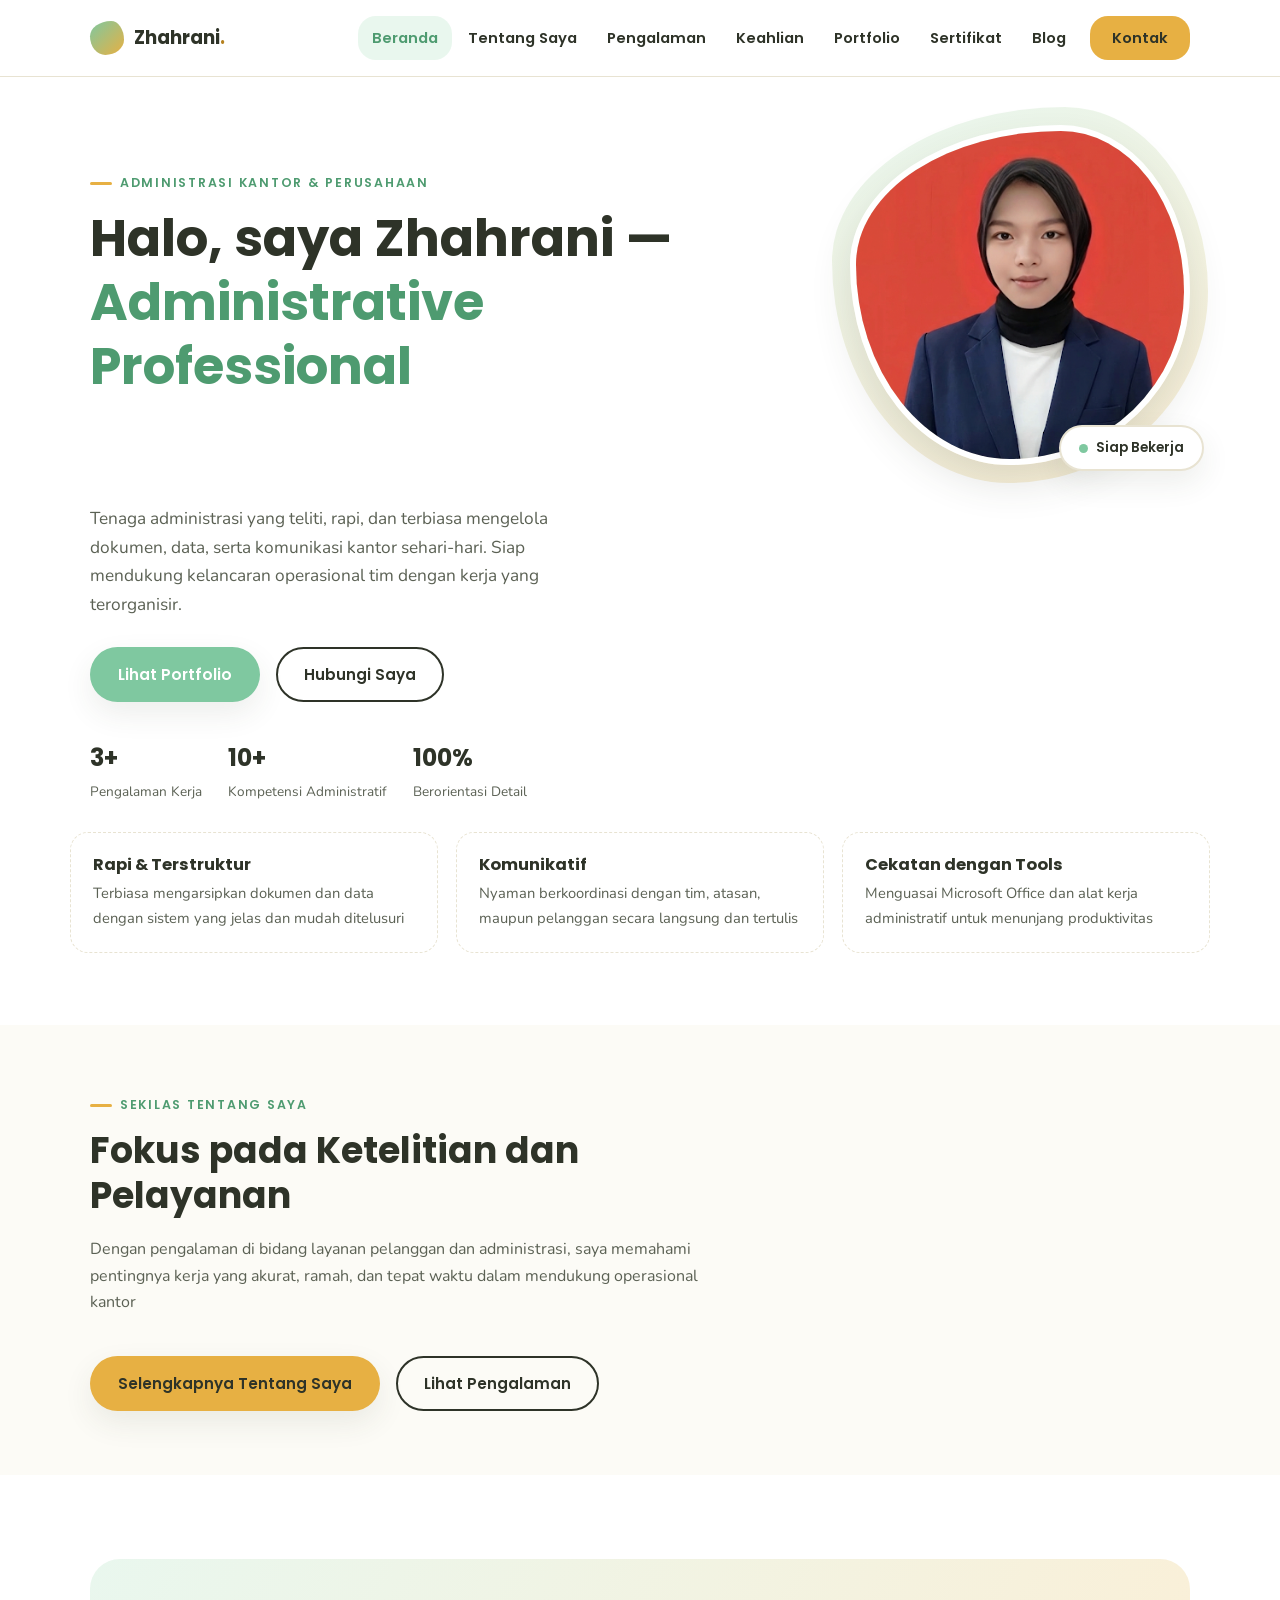
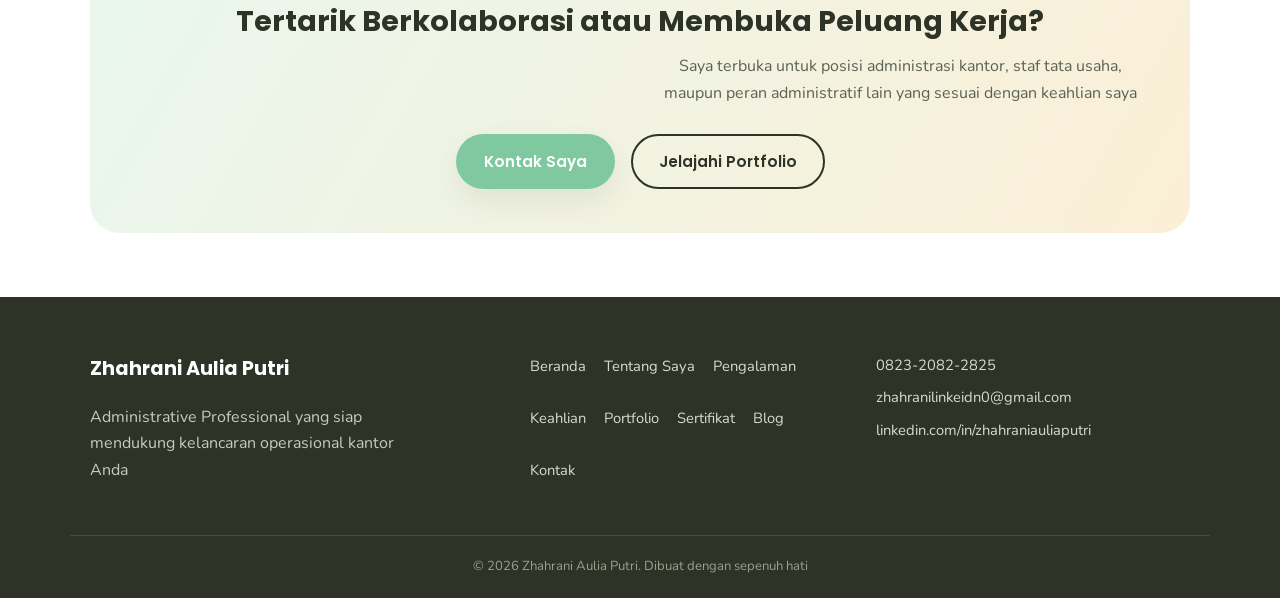
==== commit 1c4df8a8: "Update index.html" ====
--- a/index.html
+++ b/index.html
@@ -40,9 +40,20 @@
 
   <section class="hero">
     <div class="container hero-grid">
-      <div class="hero-copy">
+      <div class="hero-copy hero-heading">
         <span class="kicker">Administrasi Kantor &amp; Perusahaan</span>
         <h1>Halo, saya Zhahrani —<br><span class="headline-accent">Administrative Professional</span></h1>
+      </div>
+
+      <div class="hero-photo-wrap">
+        <div class="hero-photo-blob" aria-hidden="true"></div>
+        <div class="hero-photo">
+          <img src="images/profile/profil-aulia.png" alt="Foto profil Zhahrani Aulia Putri, tenaga administrasi kantor">
+        </div>
+        <div class="hero-photo-tag"><span class="dot"></span> Siap Bekerja</div>
+      </div>
+
+      <div class="hero-copy hero-body">
         <p class="lead">Tenaga administrasi yang teliti, rapi, dan terbiasa mengelola dokumen, data, serta komunikasi kantor sehari-hari. Siap mendukung kelancaran operasional tim dengan kerja yang terorganisir.</p>
         <div class="hero-actions">
           <a href="portfolio.html" class="btn btn-primary">Lihat Portfolio</a>
@@ -53,13 +64,6 @@
           <div><strong>10+</strong><span>Kompetensi Administratif</span></div>
           <div><strong>100%</strong><span>Berorientasi Detail</span></div>
         </div>
-      </div>
-      <div class="hero-photo-wrap">
-        <div class="hero-photo-blob" aria-hidden="true"></div>
-        <div class="hero-photo">
-          <img src="images/profile/profil-aulia.png" alt="Foto profil Zhahrani Aulia Putri, tenaga administrasi kantor">
-        </div>
-        <div class="hero-photo-tag"><span class="dot"></span> Siap Bekerja</div>
       </div>
     </div>
 
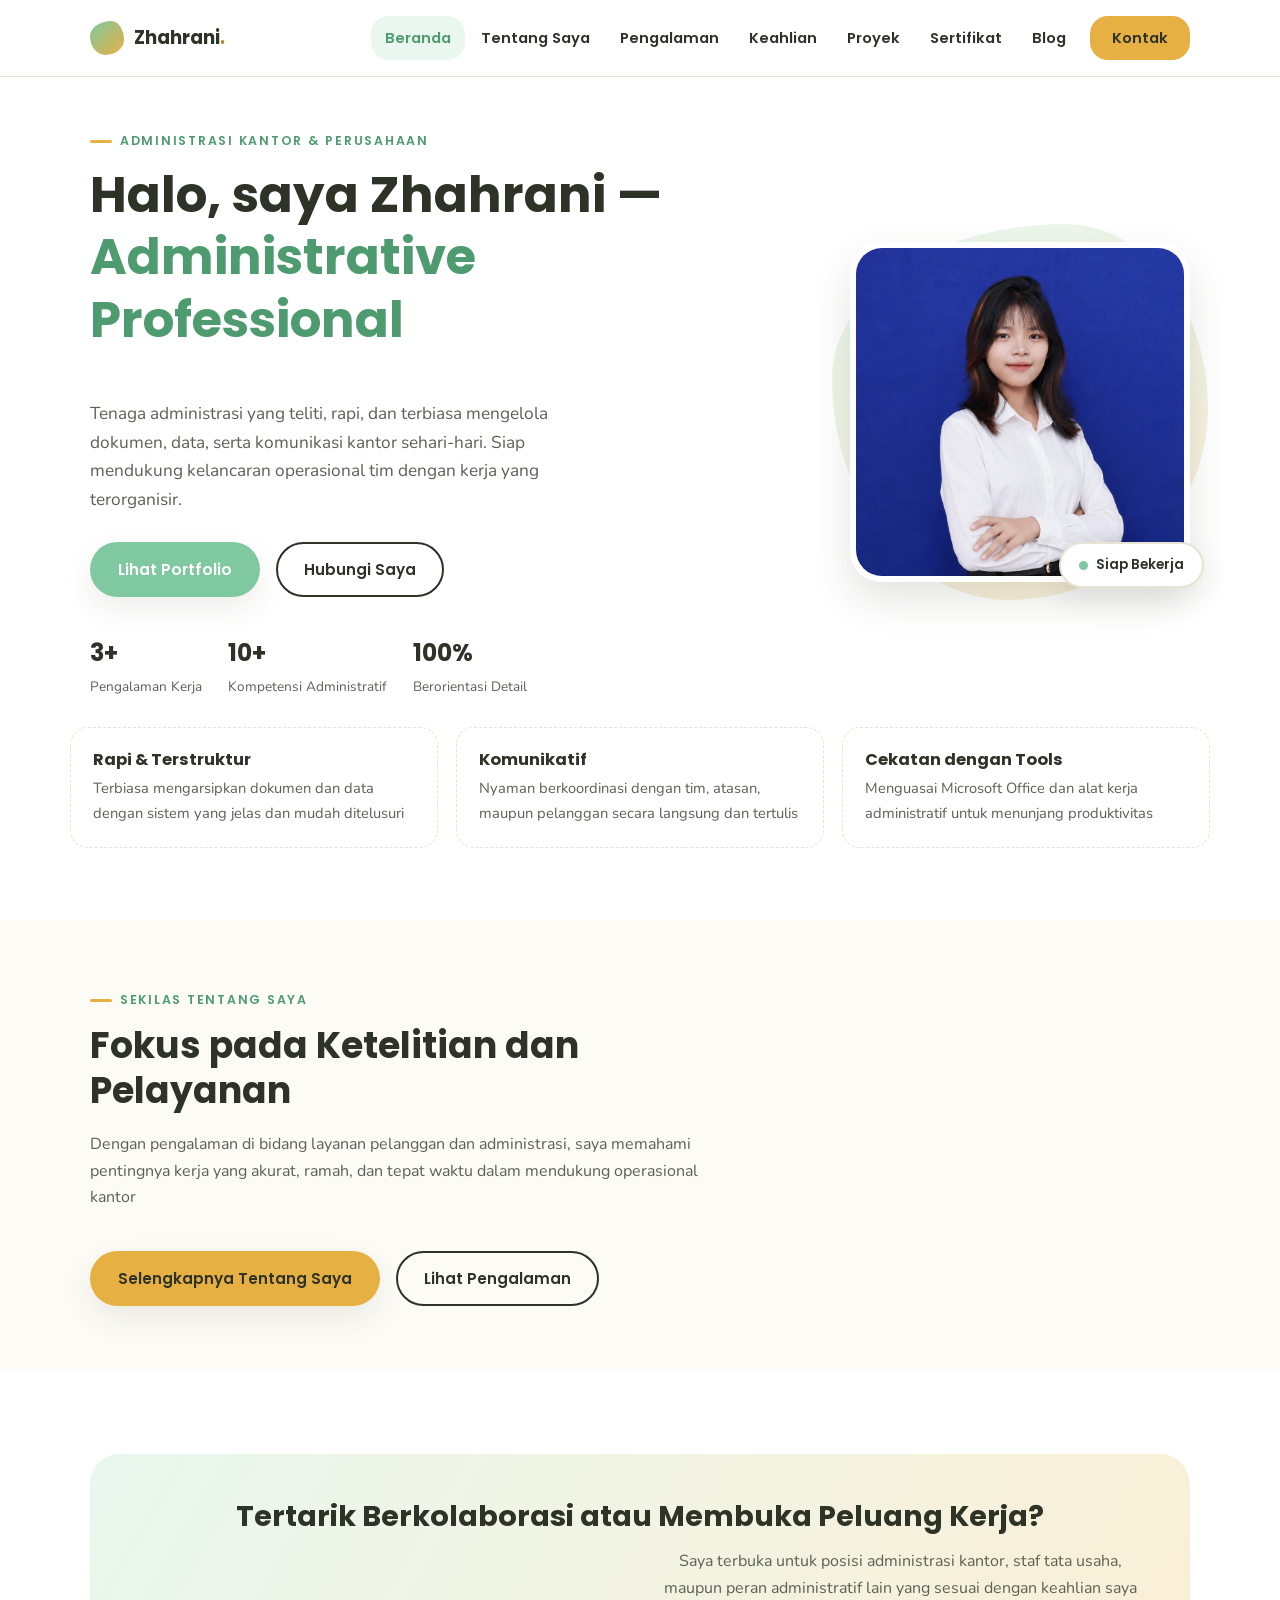
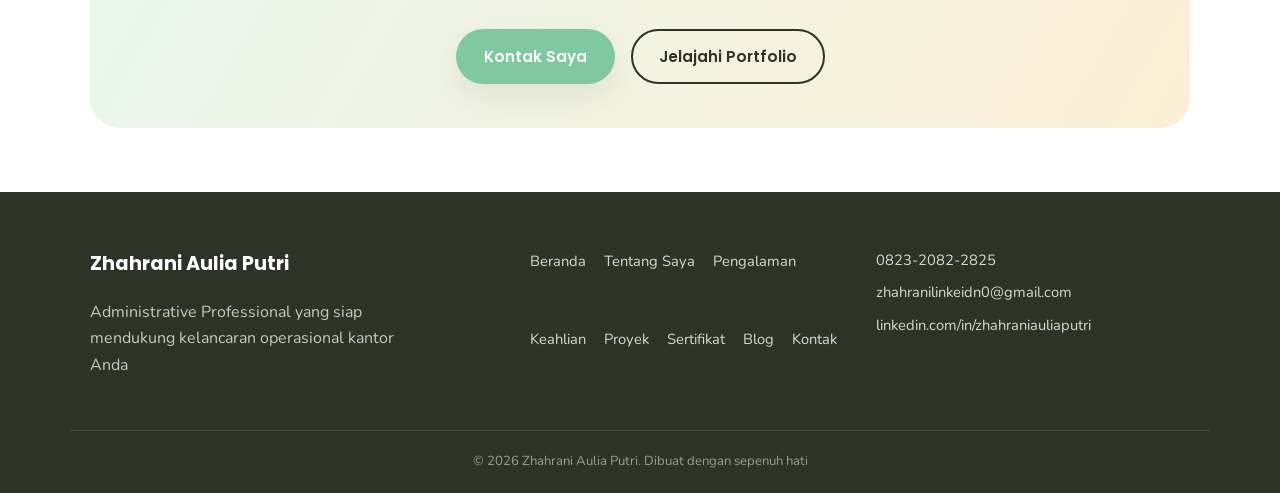
==== commit ef97a6d9: "Add files via upload" ====
--- a/index.html
+++ b/index.html
@@ -24,7 +24,7 @@
         <li><a href="about.html">Tentang Saya</a></li>
         <li><a href="experience.html">Pengalaman</a></li>
         <li><a href="skills.html">Keahlian</a></li>
-        <li><a href="portfolio.html">Portfolio</a></li>
+        <li><a href="portfolio.html">Proyek</a></li>
         <li><a href="certificates.html">Sertifikat</a></li>
         <li><a href="blog.html">Blog</a></li>
         <li><a href="contact.html" class="nav-cta">Kontak</a></li>
@@ -48,7 +48,7 @@
       <div class="hero-photo-wrap">
         <div class="hero-photo-blob" aria-hidden="true"></div>
         <div class="hero-photo">
-          <img src="images/profile/profil-aulia.png" alt="Foto profil Zhahrani Aulia Putri, tenaga administrasi kantor">
+          <img src="images/profile/Profile-1.png" alt="Foto profil Zhahrani Aulia Putri, tenaga administrasi kantor">
         </div>
         <div class="hero-photo-tag"><span class="dot"></span> Siap Bekerja</div>
       </div>
@@ -56,7 +56,7 @@
       <div class="hero-copy hero-body">
         <p class="lead">Tenaga administrasi yang teliti, rapi, dan terbiasa mengelola dokumen, data, serta komunikasi kantor sehari-hari. Siap mendukung kelancaran operasional tim dengan kerja yang terorganisir.</p>
         <div class="hero-actions">
-          <a href="portfolio.html" class="btn btn-primary">Lihat Portfolio</a>
+          <a href="https://drive.google.com/file/d/1W6Riae4q3_61feiC8elesyWwj3DLbVkU/view?usp=drive_link" class="btn btn-primary" target="_blank" rel="noopener">Lihat Portfolio</a>
           <a href="contact.html" class="btn btn-ghost">Hubungi Saya</a>
         </div>
         <div class="hero-stats">
@@ -123,7 +123,7 @@
       <li><a href="about.html">Tentang Saya</a></li>
       <li><a href="experience.html">Pengalaman</a></li>
       <li><a href="skills.html">Keahlian</a></li>
-      <li><a href="portfolio.html">Portfolio</a></li>
+      <li><a href="portfolio.html">Proyek</a></li>
       <li><a href="certificates.html">Sertifikat</a></li>
       <li><a href="blog.html">Blog</a></li>
       <li><a href="contact.html">Kontak</a></li>
--- a/css/style.css
+++ b/css/style.css
@@ -143,8 +143,7 @@
   position: sticky;
   top: 0;
   z-index: 100;
-  background: rgba(255, 255, 255, 0.92);
-  backdrop-filter: blur(8px);
+  background: var(--white);
   border-bottom: 1px solid var(--border);
 }
 .header-inner {
@@ -200,6 +199,7 @@
   position: fixed;
   inset: 0;
   top: 68px;
+  z-index: 110;
   background: var(--white);
   transform: translateX(100%);
   transition: transform 0.3s ease;
@@ -288,12 +288,19 @@
 }
 .hero-grid {
   display: grid;
-  gap: 40px;
-  align-items: center;
-}
+  grid-template-columns: 1fr auto;
+  grid-template-areas:
+    "heading photo"
+    "body    body";
+  align-items: start;
+  column-gap: 18px;
+  row-gap: 10px;
+}
+.hero-heading { grid-area: heading; min-width: 0; }
+.hero-body { grid-area: body; }
 .hero-copy .kicker { }
 .hero-copy h1 {
-  font-size: clamp(2rem, 1.5rem + 2.4vw, 3.2rem);
+  font-size: clamp(1.6rem, 1.2rem + 2.4vw, 3.2rem);
 }
 .hero-copy .headline-accent { color: var(--green-dark); }
 .hero-copy p.lead {
@@ -317,9 +324,12 @@
 .hero-stats div span { font-size: 0.85rem; color: var(--ink-soft); }
 
 .hero-photo-wrap {
+  grid-area: photo;
   position: relative;
-  justify-self: center;
-  width: min(340px, 80vw);
+  justify-self: end;
+  align-self: start;
+  width: clamp(84px, 26vw, 130px);
+  flex-shrink: 0;
 }
 .hero-photo-blob {
   position: absolute;
@@ -336,35 +346,71 @@
 .hero-photo {
   position: relative;
   z-index: 1;
-  border-radius: 62% 38% 53% 47% / 41% 49% 51% 59%;
+  border-radius: 22px;
   overflow: hidden;
-  border: 6px solid var(--white);
-  box-shadow: var(--shadow-lift);
+  border: 3px solid var(--white);
+  box-shadow: var(--shadow-soft);
   aspect-ratio: 1 / 1;
 }
-.hero-photo img { width: 100%; height: 100%; object-fit: cover; }
+.hero-photo img { width: 100%; height: 100%; object-fit: cover; object-position: center top; }
 .hero-photo-tag {
   position: absolute;
   z-index: 2;
-  bottom: -6px;
-  right: -14px;
+  bottom: -8px;
+  left: 50%;
+  right: auto;
+  transform: translateX(-50%);
+  max-width: calc(100vw - 40px);
   background: var(--white);
   border: 2px solid var(--border);
   border-radius: var(--radius-pill);
-  padding: 10px 18px;
+  padding: 4px 9px;
   box-shadow: var(--shadow-soft);
   font-family: var(--font-head);
   font-weight: 600;
-  font-size: 0.85rem;
+  font-size: 0.62rem;
+  white-space: nowrap;
   display: flex;
   align-items: center;
-  gap: 8px;
-}
-.hero-photo-tag .dot { width: 9px; height: 9px; border-radius: 50%; background: var(--green); }
-
+  gap: 4px;
+}
+.hero-photo-tag .dot { width: 6px; height: 6px; border-radius: 50%; background: var(--green); flex-shrink: 0; }
+
+/* Tablet: slightly bigger photo, roomier tag */
+@media (min-width: 560px) {
+  .hero-photo-wrap { width: clamp(130px, 22vw, 190px); }
+  .hero-photo { border-radius: 28px; border-width: 4px; }
+  .hero-photo-tag { font-size: 0.75rem; padding: 6px 13px; gap: 6px; bottom: -10px; }
+  .hero-photo-tag .dot { width: 8px; height: 8px; }
+}
+
+/* Desktop: classic large side-by-side layout */
 @media (min-width: 900px) {
-  .hero-grid { grid-template-columns: 1.15fr 0.85fr; }
-  .hero-photo-wrap { justify-self: end; }
+  .hero-grid {
+    grid-template-columns: 1.15fr 0.85fr;
+    grid-template-areas:
+      "heading photo"
+      "body    photo";
+    row-gap: 24px;
+    column-gap: 40px;
+  }
+  .hero-photo-wrap {
+    width: min(340px, 80vw);
+    justify-self: end;
+    align-self: center;
+    grid-row: 1 / 3;
+  }
+  .hero-photo { border-radius: 32px; border-width: 6px; box-shadow: var(--shadow-lift); }
+  .hero-photo-tag {
+    right: -14px;
+    left: auto;
+    transform: none;
+    bottom: -6px;
+    font-size: 0.85rem;
+    padding: 10px 18px;
+    gap: 8px;
+  }
+  .hero-photo-tag .dot { width: 9px; height: 9px; }
 }
 
 /* Highlight strip under hero */
@@ -441,6 +487,7 @@
 }
 @media (min-width: 640px) { .card-grid { grid-template-columns: repeat(2, 1fr); } }
 @media (min-width: 980px) { .card-grid--4 { grid-template-columns: repeat(4, 1fr); } }
+@media (min-width: 860px) { .card-grid--5 { grid-template-columns: repeat(3, 1fr); } }
 @media (min-width: 980px) { .card-grid--3 { grid-template-columns: repeat(3, 1fr); } }
 
 /* =========================================================
@@ -595,31 +642,6 @@
    ========================================================= */
 .skills-layout { display: grid; gap: 48px; }
 .skill-bar-group { display: grid; gap: 22px; }
-.skill-bar-row .skill-bar-label {
-  display: flex;
-  justify-content: space-between;
-  font-family: var(--font-head);
-  font-weight: 600;
-  font-size: 0.94rem;
-  margin-bottom: 8px;
-}
-.skill-bar-label span:last-child { color: var(--green-dark); }
-.skill-bar-track {
-  height: 12px;
-  border-radius: var(--radius-pill);
-  background: var(--cream);
-  border: 1.5px dashed var(--border);
-  overflow: hidden;
-  padding: 2px;
-}
-.skill-bar-fill {
-  height: 100%;
-  border-radius: var(--radius-pill);
-  background: linear-gradient(90deg, var(--green), var(--green-dark));
-  width: 0;
-  transition: width 1s ease;
-}
-.skill-bar-row:nth-child(even) .skill-bar-fill { background: linear-gradient(90deg, var(--mustard), var(--mustard-dark)); }
 
 .note-grid {
   display: flex;
@@ -974,11 +996,6 @@
   .card-grid--3 { grid-template-columns: repeat(2, 1fr); }
 }
 
-@media (min-width: 760px) {
-  .hero-grid { grid-template-columns: 1.15fr 0.85fr; }
-  .hero-photo-wrap { justify-self: end; }
-}
-
 @media (min-width: 700px) {
   .about-hero { grid-template-columns: 0.8fr 1.2fr; }
 }
